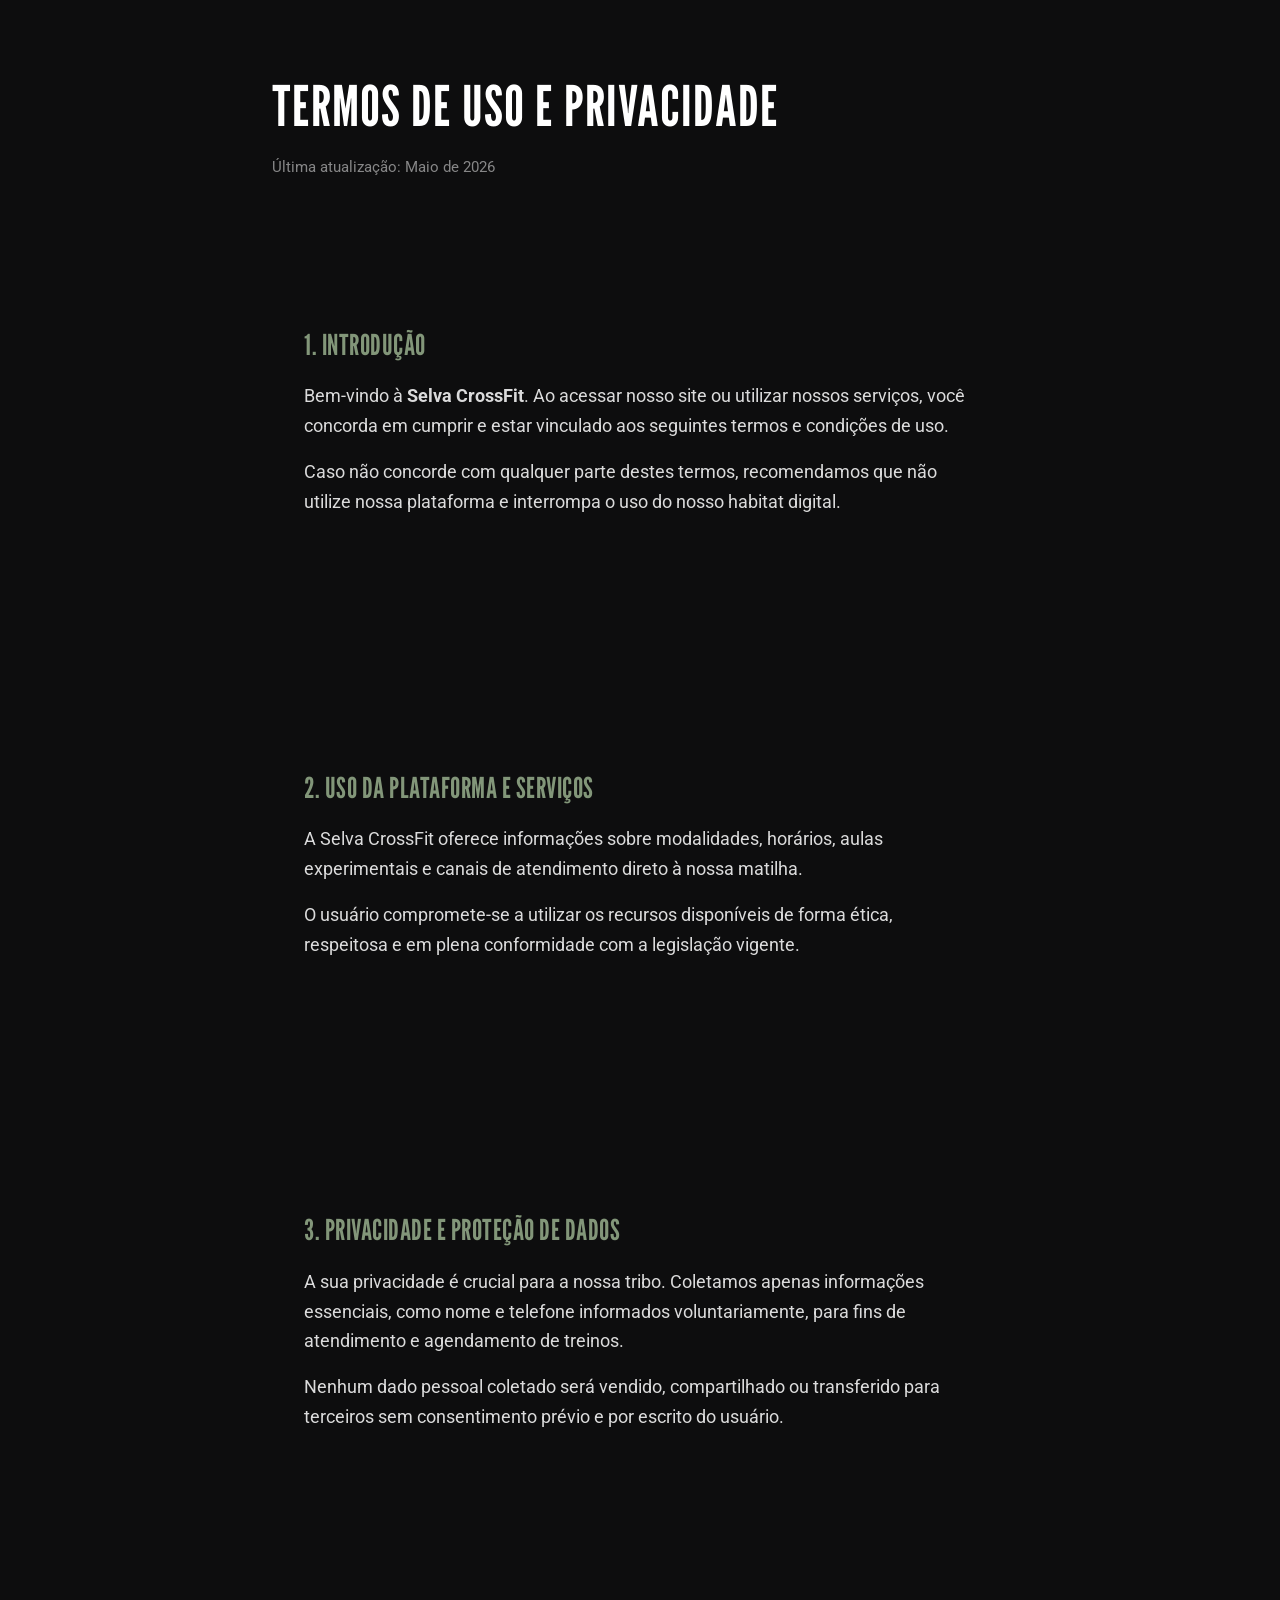
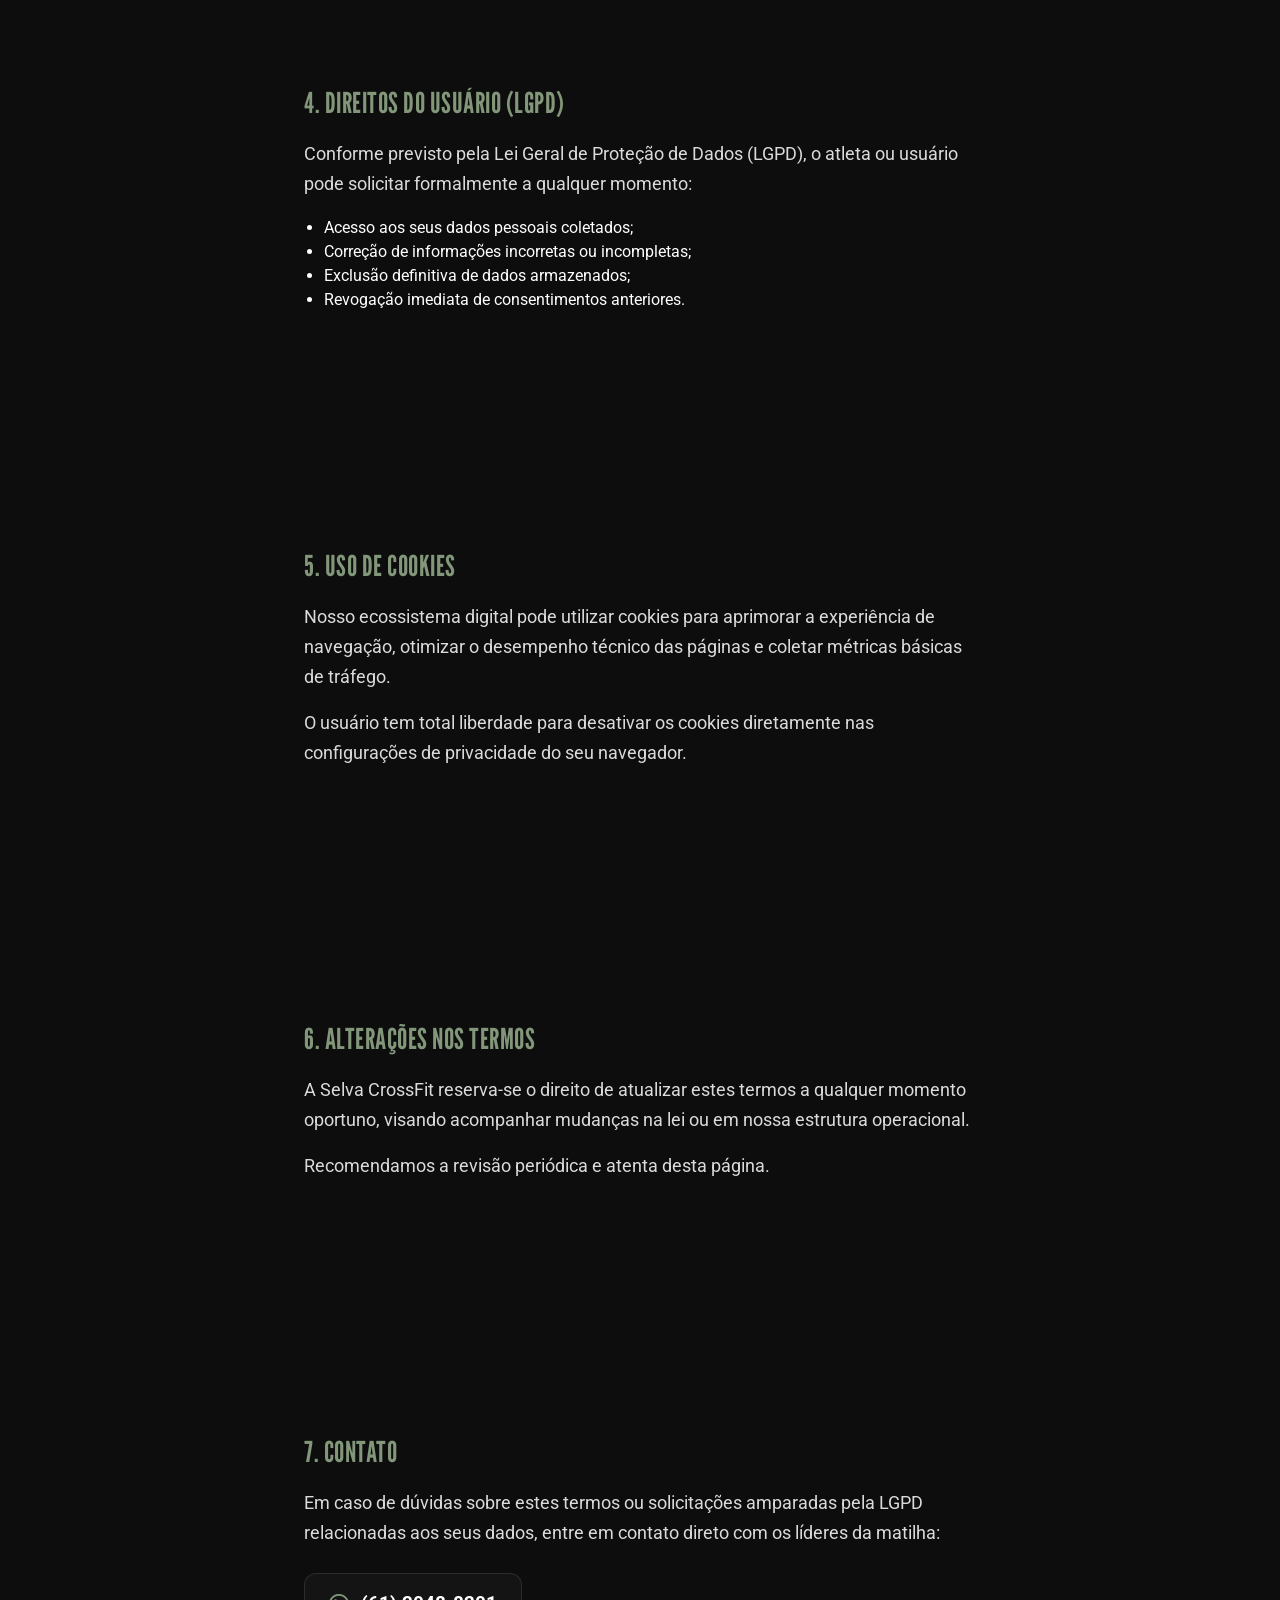
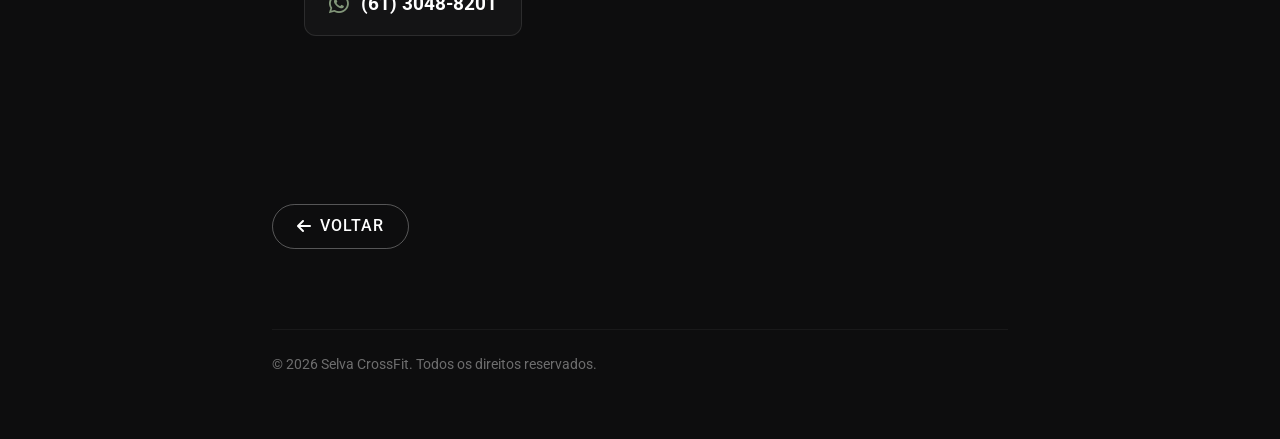
==== pages/termos-dark.html @ 00e19dc9 "Atualização Geral" ====
<!DOCTYPE html>
<html lang="pt-BR">

<head>
    <meta charset="UTF-8">
    <meta name="viewport" content="width=device-width, initial-scale=1.0">

    <meta name="description"
        content="Leia os Termos de Uso e Política de Privacidade da Selva CrossFit. Saiba como protegemos seus dados e utilizamos nossas informações.">

    <meta name="theme-color" content="#000000">

    <title>Termos de Uso e Privacidade | Selva CrossFit</title>

    <link rel="icon" type="image/png" href="../assets/favicon.png">

    <link rel="stylesheet" href="../css/base/reset.css">
    <link rel="stylesheet" href="../css/base/variables.css">
    <link rel="stylesheet" href="../css/base/global.css">
    <link rel="stylesheet" href="../css/sections/termos.css">

    <link href="https://fonts.googleapis.com/css2?family=League+Gothic&family=Roboto:wght@300;400;500;700&display=swap"
        rel="stylesheet">
    <link rel="stylesheet" href="https://cdnjs.cloudflare.com/ajax/libs/font-awesome/6.0.0-beta3/css/all.min.css">
</head>

<body>
    <input type="checkbox" id="dark-toggle" style="display: none;">

    <div class="site-container">
        <main class="container">

            <header class="page-header">
                <h1>Termos de Uso e Privacidade</h1>
                <p class="subtitle">Última atualização: Maio de 2026</p>
            </header>

            <section>
                <h2>1. Introdução</h2>
                <p>Bem-vindo à <strong>Selva CrossFit</strong>. Ao acessar nosso site ou utilizar nossos serviços, você
                    concorda em cumprir e estar vinculado aos seguintes termos e condições de uso.</p>
                <p>Caso não concorde com qualquer parte destes termos, recomendamos que não utilize nossa plataforma e
                    interrompa o uso do nosso habitat digital.</p>
            </section>

            <section>
                <h2>2. Uso da Plataforma e Serviços</h2>
                <p>A Selva CrossFit oferece informações sobre modalidades, horários, aulas experimentais e canais de
                    atendimento direto à nossa matilha.</p>
                <p>O usuário compromete-se a utilizar os recursos disponíveis de forma ética, respeitosa e em plena
                    conformidade com a legislação vigente.</p>
            </section>

            <section>
                <h2>3. Privacidade e Proteção de Dados</h2>
                <p>A sua privacidade é crucial para a nossa tribo. Coletamos apenas informações essenciais, como nome e
                    telefone informados voluntariamente, para fins de atendimento e agendamento de treinos.</p>
                <p>Nenhum dado pessoal coletado será vendido, compartilhado ou transferido para terceiros sem
                    consentimento prévio e por escrito do usuário.</p>
            </section>

            <section>
                <h2>4. Direitos do Usuário (LGPD)</h2>
                <p>Conforme previsto pela Lei Geral de Proteção de Dados (LGPD), o atleta ou usuário pode solicitar
                    formalmente a qualquer momento:</p>
                <ul style="list-style-type: disc; padding-left: 20px; margin-top: 10px;">
                    <li>Acesso aos seus dados pessoais coletados;</li>
                    <li>Correção de informações incorretas ou incompletas;</li>
                    <li>Exclusão definitiva de dados armazenados;</li>
                    <li>Revogação imediata de consentimentos anteriores.</li>
                </ul>
            </section>

            <section>
                <h2>5. Uso de Cookies</h2>
                <p>Nosso ecossistema digital pode utilizar cookies para aprimorar a experiência de navegação, otimizar o
                    desempenho técnico das páginas e coletar métricas básicas de tráfego.</p>
                <p>O usuário tem total liberdade para desativar os cookies diretamente nas configurações de privacidade
                    do seu navegador.</p>
            </section>

            <section>
                <h2>6. Alterações nos Termos</h2>
                <p>A Selva CrossFit reserva-se o direito de atualizar estes termos a qualquer momento oportuno, visando
                    acompanhar mudanças na lei ou em nossa estrutura operacional.</p>
                <p>Recomendamos a revisão periódica e atenta desta página.</p>
            </section>

            <section>
                <h2>7. Contato</h2>
                <p>Em caso de dúvidas sobre estes termos ou solicitações amparadas pela LGPD relacionadas aos seus
                    dados, entre em contato direto com os líderes da matilha:</p>
                <div class="contact-box">
                    <i class="fab fa-whatsapp whatsapp-icon"></i>
                    <a href="https://api.whatsapp.com/send/?phone=556130488201" target="_blank"
                        rel="noopener noreferrer">(61) 3048-8201</a>
                </div>
            </section>

            <a href="javascript:history.back()" class="btn">
                <i class="fas fa-arrow-left"></i> Voltar
            </a>

            <footer>
                © 2026 Selva CrossFit. Todos os direitos reservados.
            </footer>

        </main>
    </div>
</body>

</html>
---- css/base/global.css ----
/* ==========================================================================
   VARIÁVEIS CSS (TEMA ESCURO PADRÃO)
   ========================================================================== */
:root {
    /* Cores de fundo */
    --bg-primary: #0d0d0e;
    --bg-secondary: #1a1a1c;
    --bg-card: #1a1a1c;
    --bg-header: #64745c;            /* Verde fixo do cabeçalho (não muda) */
    --bg-footer: #2e352a;

    /* Cores de texto */
    --text-primary: #ffffff;
    --text-secondary: #cccccc;
    --text-muted: #aaaaaa;

    /* Bordas e sombras */
    --border-color: rgba(255, 255, 255, 0.1);
    --border-light: rgba(255, 255, 255, 0.08);
    --shadow-card: 0 10px 25px rgba(0, 0, 0, 0.4);
    --shadow-hover: 0 12px 30px rgba(0, 0, 0, 0.5);

    /* Cor de destaque (accent) */
    --accent: #829679;
    --accent-dark: #64745c;

    /* Badge e inputs */
    --badge-bg: #1a1a1c;
    --input-bg: #0d0d0e;
}

/* ==========================================================================
   TEMA CLARO (ativado pelo checkbox #dark-toggle)
   ========================================================================== */
#dark-toggle:checked ~ .site-container {
    --bg-primary: #f4f4f6;
    --bg-secondary: #ffffff;
    --bg-card: #ffffff;
    --text-primary: #111111;
    --text-secondary: #333333;
    --text-muted: #555555;
    --border-color: rgba(0, 0, 0, 0.08);
    --border-light: rgba(0, 0, 0, 0.06);
    --shadow-card: 0 10px 25px rgba(0, 0, 0, 0.05);
    --shadow-hover: 0 12px 30px rgba(0, 0, 0, 0.1);
    --badge-bg: #ffffff;
    --input-bg: #f4f4f6;
}

/* ==========================================================================
   ESTILOS GLOBAIS
   ========================================================================== */
* {
    margin: 0;
    padding: 0;
    box-sizing: border-box;
}

html {
    scroll-behavior: smooth;
}

body {
    font-family: 'Montserrat', 'Roboto', sans-serif;
    background: var(--bg-primary);
    color: var(--text-primary);
    transition: background 0.3s ease, color 0.3s ease;
}

.site-container {
    transition: background 0.4s ease, color 0.4s ease;
    background-color: var(--bg-primary);
    color: var(--text-primary);
    overflow-x: hidden;
}

section {
    padding-block: 6rem;
    padding-inline: 2rem;
}

h1, h2, h3, h4 {
    font-family: 'Bebas Neue', sans-serif;
    letter-spacing: 1px;
}
/* ==========================================================================
   BOTÕES E UTILITÁRIOS GERAIS
   ========================================================================== */
.btn,
.btn-white {
    display: inline-block;
    border-radius: 4px;
    padding: 16px 36px;
    text-decoration: none;
    font-weight: 700;
    text-transform: uppercase;
    letter-spacing: 1px;
    cursor: pointer;
    transition: background-color 0.3s ease, transform 0.3s ease, border-color 0.3s ease, color 0.3s ease, box-shadow 0.3s ease;
}

.btn {
    background: var(--accent);
    color: #000000;
    margin-top: 10px;
    border: none;
    animation: pulseGlow 2s infinite;
}

.btn:hover {
    background: var(--accent-dark);
    transform: translateY(-3px);
    animation: none;
    box-shadow: none;
}

@keyframes pulseGlow {
    0% { box-shadow: 0 0 0 0 rgba(151, 241, 36, 0.4); }
    70% { box-shadow: 0 0 0 15px rgba(151, 241, 36, 0); }
    100% { box-shadow: 0 0 0 0 rgba(151, 241, 36, 0); }
}

.btn-white {
    background: transparent;
    color: var(--text-primary);
    border: 2px solid var(--border-color);
}

.btn-white:hover {
    background: var(--bg-secondary);
    color: var(--accent);
    border-color: var(--accent);
}

.btn-small {
    padding: 10px 20px;
    font-size: 0.9rem;
    animation: none;
}
---- css/sections/termos.css ----
/* ==========================================================================
   ESTILO PADRÃO (DARK) DOS TERMOS - ATUALIZADO (SUAVE)
   ========================================================================== */
body {
    background-color: #121214; /* Novo cinza grafite premium */
    color: #ffffff;
    font-family: 'Roboto', sans-serif;
}

.container {
    max-width: 800px;
    margin: 0 auto;
    padding: 4rem 2rem;
}

.page-header h1 {
    font-family: 'League Gothic', sans-serif;
    font-size: 3.5rem;
    text-transform: uppercase;
    color: #ffffff;
    margin-bottom: 0.5rem;
}

.page-header .subtitle {
    color: rgba(255, 255, 255, 0.5);
    font-size: 0.95rem;
    margin-bottom: 3rem;
}

section {
    margin-bottom: 2.5rem;
}

section h2 {
    font-family: 'League Gothic', sans-serif;
    font-size: 1.8rem;
    text-transform: uppercase;
    color: var(--accent, #829679); /* Fallback para o verde militar do tema escuro */
    margin-bottom: 1rem;
    letter-spacing: 0.5px;
}

section p {
    font-size: 1.1rem;
    line-height: 1.7;
    color: rgba(255, 255, 255, 0.85);
    margin-bottom: 1rem;
}

/* Caixa de Contato / WhatsApp */
.contact-box {
    display: inline-flex;
    align-items: center;
    gap: 12px;
    background: rgba(255, 255, 255, 0.03);
    border: 1px solid rgba(255, 255, 255, 0.1);
    padding: 1rem 1.5rem;
    border-radius: 12px;
    margin-top: 0.5rem;
}

.contact-box a {
    color: #ffffff;
    font-weight: 700;
    font-size: 1.2rem;
    text-decoration: none;
}

.whatsapp-icon {
    color: var(--accent, #829679); /* Fallback para o verde militar do tema escuro */
    font-size: 1.4rem;
}

/* Botão Voltar Premium */
.btn {
    display: inline-flex;
    align-items: center;
    gap: 8px;
    background: transparent;
    color: #ffffff;
    border: 1px solid rgba(255, 255, 255, 0.3);
    padding: 0.6rem 1.5rem;
    border-radius: 50px;
    text-decoration: none;
    font-weight: 500;
    transition: all 0.3s ease;
    margin-top: 2rem;
}

.btn:hover {
    border-color: #ffffff;
    background: rgba(255, 255, 255, 0.05);
}

footer {
    margin-top: 5rem;
    font-size: 0.9rem;
    color: rgba(255, 255, 255, 0.4);
    border-top: 1px solid rgba(255, 255, 255, 0.05);
    padding-top: 1.5rem;
}


/* ==========================================================================
   TEMA CLARO (LIGHT) - ATUALIZADO (MENOS CLARO)
   ========================================================================== */

#dark-toggle:checked~.site-container {
    background-color: #e6e6e8 !important; /* Novo cinza claro confortável */
}

#dark-toggle:checked~.site-container body {
    background-color: #e6e6e8 !important; /* Acompanha o fundo suavizado */
}

#dark-toggle:checked~.site-container .page-header h1 {
    color: #18181b !important;
}

#dark-toggle:checked~.site-container .page-header .subtitle {
    color: rgba(0, 0, 0, 0.5) !important;
}

/* Força o título a adotar o tom de verde mais denso/escuro para leitura */
#dark-toggle:checked~.site-container section h2 {
    color: var(--accent, #485342) !important; 
}

#dark-toggle:checked~.site-container .whatsapp-icon {
    color: var(--accent, #485342) !important;
}

#dark-toggle:checked~.site-container section p {
    color: #2d3748 !important; /* Mantém excelente contraste no fundo cinza */
}

#dark-toggle:checked~.site-container .contact-box {
    background: rgba(0, 0, 0, 0.03) !important;
    border-color: rgba(0, 0, 0, 0.08) !important;
}

#dark-toggle:checked~.site-container .contact-box a {
    color: #18181b !important;
}

#dark-toggle:checked~.site-container .btn {
    color: #18181b !important;
    border-color: rgba(0, 0, 0, 0.3) !important;
}

#dark-toggle:checked~.site-container .btn:hover {
    background: rgba(0, 0, 0, 0.04) !important;
    border-color: #18181b !important;
}

#dark-toggle:checked~.site-container footer {
    color: rgba(0, 0, 0, 0.5) !important;
    border-top-color: rgba(0, 0, 0, 0.1) !important;
}
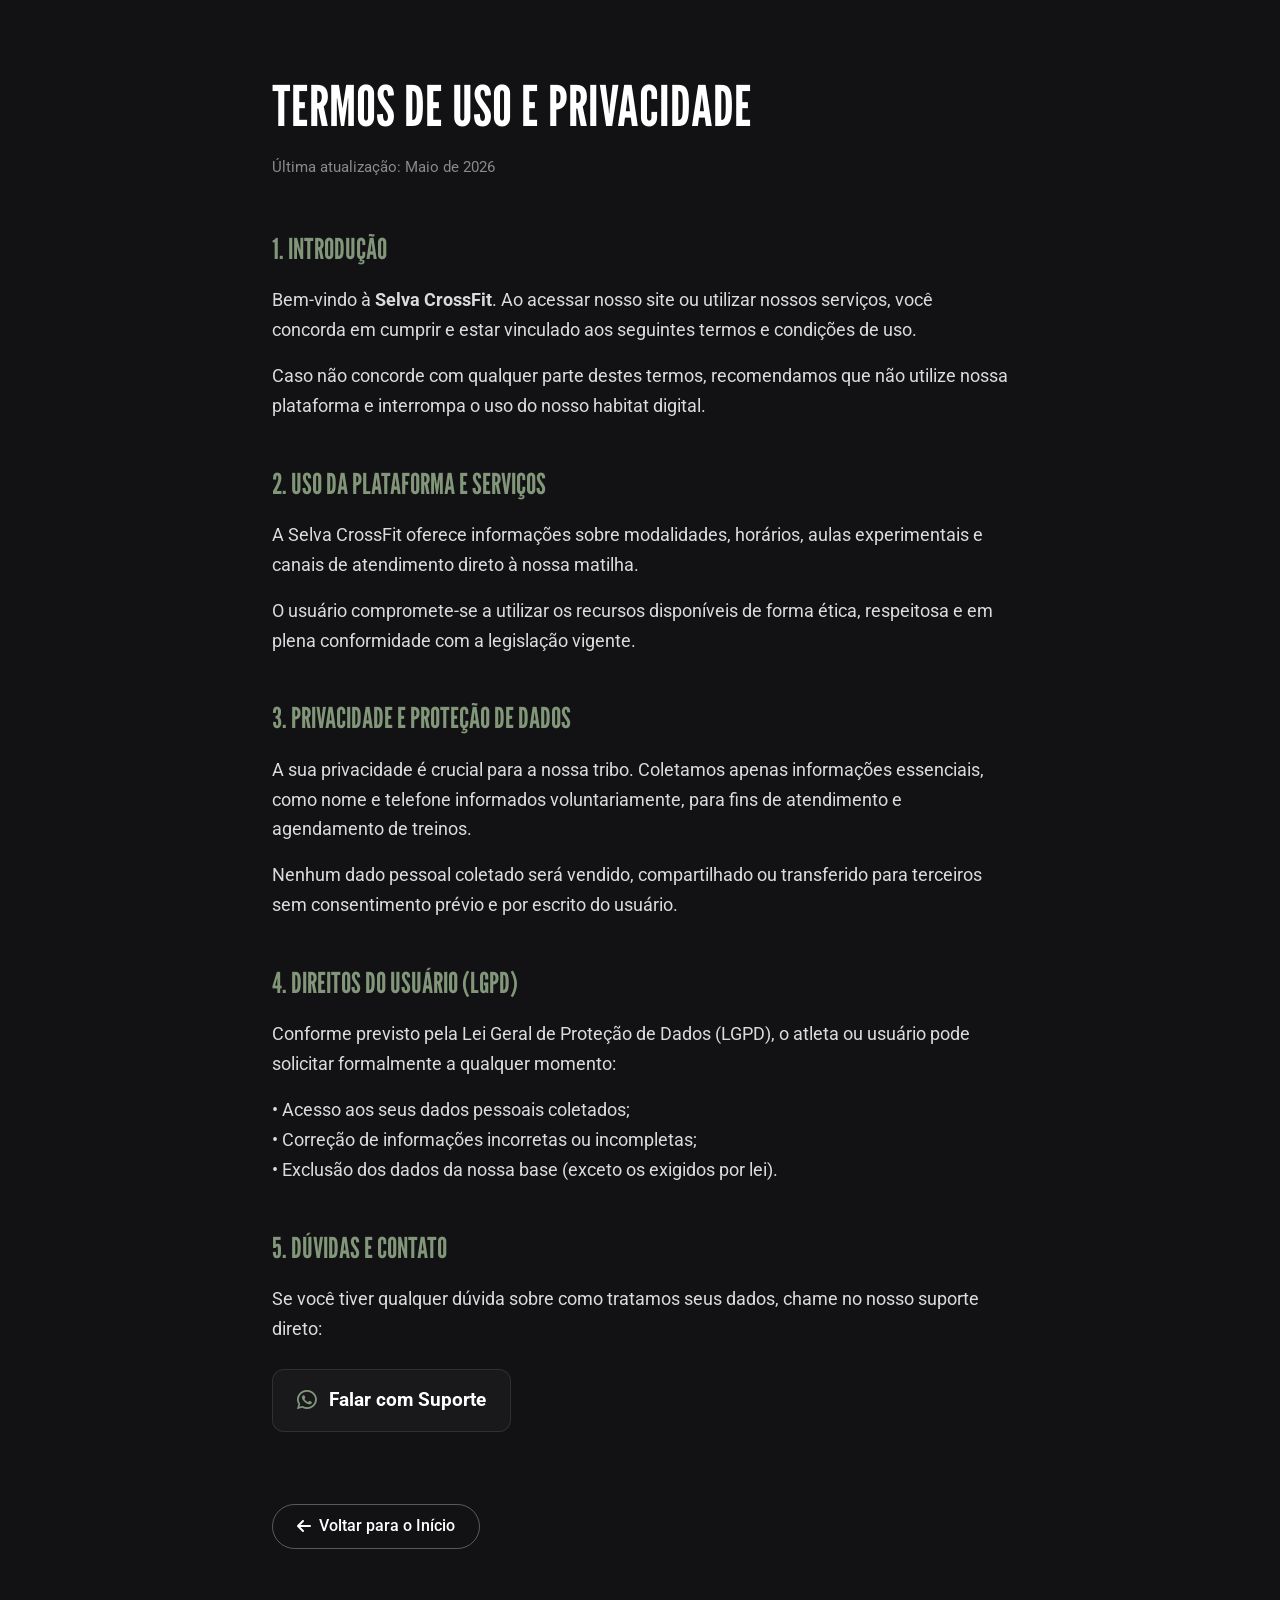
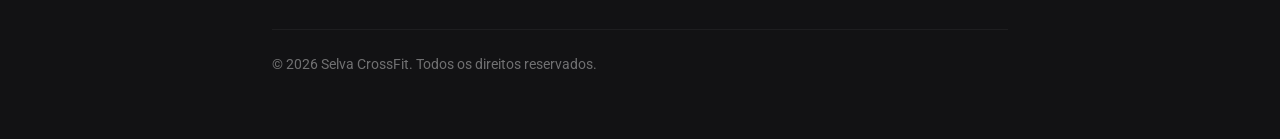
==== commit 97dd38e3: "atualização" ====
--- a/pages/termos-dark.html
+++ b/pages/termos-dark.html
@@ -1,35 +1,26 @@
 <!DOCTYPE html>
 <html lang="pt-BR">
-
 <head>
     <meta charset="UTF-8">
     <meta name="viewport" content="width=device-width, initial-scale=1.0">
+    <title>Termos de Uso e Privacidade - Selva CrossFit</title>
 
-    <meta name="description"
-        content="Leia os Termos de Uso e Política de Privacidade da Selva CrossFit. Saiba como protegemos seus dados e utilizamos nossas informações.">
+    <!-- Fontes e Ícones -->
+    <link rel="preconnect" href="https://fonts.googleapis.com">
+    <link rel="preconnect" href="https://fonts.gstatic.com" crossorigin>
+    <link href="https://fonts.googleapis.com/css2?family=League+Gothic&family=Roboto:wght@300;400;500;700&display=swap" rel="stylesheet">
+    <link rel="stylesheet" href="https://cdnjs.cloudflare.com/ajax/libs/font-awesome/6.0.0-beta3/css/all.min.css">
 
-    <meta name="theme-color" content="#000000">
-
-    <title>Termos de Uso e Privacidade | Selva CrossFit</title>
-
-    <link rel="icon" type="image/png" href="../assets/favicon.png">
-
-    <link rel="stylesheet" href="../css/base/reset.css">
-    <link rel="stylesheet" href="../css/base/variables.css">
-    <link rel="stylesheet" href="../css/base/global.css">
-    <link rel="stylesheet" href="../css/sections/termos.css">
-
-    <link href="https://fonts.googleapis.com/css2?family=League+Gothic&family=Roboto:wght@300;400;500;700&display=swap"
-        rel="stylesheet">
-    <link rel="stylesheet" href="https://cdnjs.cloudflare.com/ajax/libs/font-awesome/6.0.0-beta3/css/all.min.css">
+    <!-- CSS com caminhos corrigidos -->
+    <link rel="stylesheet" href="../assets/css/reset.css">
+    <link rel="stylesheet" href="../assets/css/termos.css">
 </head>
-
 <body>
+    <!-- Checkbox SEM a propriedade 'checked' para garantir o fundo escuro nesta página -->
     <input type="checkbox" id="dark-toggle" style="display: none;">
 
     <div class="site-container">
-        <main class="container">
-
+        <div class="container">
             <header class="page-header">
                 <h1>Termos de Uso e Privacidade</h1>
                 <p class="subtitle">Última atualização: Maio de 2026</p>
@@ -37,76 +28,48 @@
 
             <section>
                 <h2>1. Introdução</h2>
-                <p>Bem-vindo à <strong>Selva CrossFit</strong>. Ao acessar nosso site ou utilizar nossos serviços, você
-                    concorda em cumprir e estar vinculado aos seguintes termos e condições de uso.</p>
-                <p>Caso não concorde com qualquer parte destes termos, recomendamos que não utilize nossa plataforma e
-                    interrompa o uso do nosso habitat digital.</p>
+                <p>Bem-vindo à <strong>Selva CrossFit</strong>. Ao acessar nosso site ou utilizar nossos serviços, você concorda em cumprir e estar vinculado aos seguintes termos e condições de uso.</p>
+                <p>Caso não concorde com qualquer parte destes termos, recomendamos que não utilize nossa plataforma e interrompa o uso do nosso habitat digital.</p>
             </section>
 
             <section>
                 <h2>2. Uso da Plataforma e Serviços</h2>
-                <p>A Selva CrossFit oferece informações sobre modalidades, horários, aulas experimentais e canais de
-                    atendimento direto à nossa matilha.</p>
-                <p>O usuário compromete-se a utilizar os recursos disponíveis de forma ética, respeitosa e em plena
-                    conformidade com a legislação vigente.</p>
+                <p>A Selva CrossFit oferece informações sobre modalidades, horários, aulas experimentais e canais de atendimento direto à nossa matilha.</p>
+                <p>O usuário compromete-se a utilizar os recursos disponíveis de forma ética, respeitosa e em plena conformidade com a legislação vigente.</p>
             </section>
 
             <section>
                 <h2>3. Privacidade e Proteção de Dados</h2>
-                <p>A sua privacidade é crucial para a nossa tribo. Coletamos apenas informações essenciais, como nome e
-                    telefone informados voluntariamente, para fins de atendimento e agendamento de treinos.</p>
-                <p>Nenhum dado pessoal coletado será vendido, compartilhado ou transferido para terceiros sem
-                    consentimento prévio e por escrito do usuário.</p>
+                <p>A sua privacidade é crucial para a nossa tribo. Coletamos apenas informações essenciais, como nome e telefone informados voluntariamente, para fins de atendimento e agendamento de treinos.</p>
+                <p>Nenhum dado pessoal coletado será vendido, compartilhado ou transferido para terceiros sem consentimento prévio e por escrito do usuário.</p>
             </section>
 
             <section>
                 <h2>4. Direitos do Usuário (LGPD)</h2>
-                <p>Conforme previsto pela Lei Geral de Proteção de Dados (LGPD), o atleta ou usuário pode solicitar
-                    formalmente a qualquer momento:</p>
-                <ul style="list-style-type: disc; padding-left: 20px; margin-top: 10px;">
-                    <li>Acesso aos seus dados pessoais coletados;</li>
-                    <li>Correção de informações incorretas ou incompletas;</li>
-                    <li>Exclusão definitiva de dados armazenados;</li>
-                    <li>Revogação imediata de consentimentos anteriores.</li>
-                </ul>
+                <p>Conforme previsto pela Lei Geral de Proteção de Dados (LGPD), o atleta ou usuário pode solicitar formalmente a qualquer momento:</p>
+                <p>• Acesso aos seus dados pessoais coletados;<br>
+                   • Correção de informações incorretas ou incompletas;<br>
+                   • Exclusão dos dados da nossa base (exceto os exigidos por lei).</p>
             </section>
 
             <section>
-                <h2>5. Uso de Cookies</h2>
-                <p>Nosso ecossistema digital pode utilizar cookies para aprimorar a experiência de navegação, otimizar o
-                    desempenho técnico das páginas e coletar métricas básicas de tráfego.</p>
-                <p>O usuário tem total liberdade para desativar os cookies diretamente nas configurações de privacidade
-                    do seu navegador.</p>
-            </section>
-
-            <section>
-                <h2>6. Alterações nos Termos</h2>
-                <p>A Selva CrossFit reserva-se o direito de atualizar estes termos a qualquer momento oportuno, visando
-                    acompanhar mudanças na lei ou em nossa estrutura operacional.</p>
-                <p>Recomendamos a revisão periódica e atenta desta página.</p>
-            </section>
-
-            <section>
-                <h2>7. Contato</h2>
-                <p>Em caso de dúvidas sobre estes termos ou solicitações amparadas pela LGPD relacionadas aos seus
-                    dados, entre em contato direto com os líderes da matilha:</p>
+                <h2>5. Dúvidas e Contato</h2>
+                <p>Se você tiver qualquer dúvida sobre como tratamos seus dados, chame no nosso suporte direto:</p>
                 <div class="contact-box">
                     <i class="fab fa-whatsapp whatsapp-icon"></i>
-                    <a href="https://api.whatsapp.com/send/?phone=556130488201" target="_blank"
-                        rel="noopener noreferrer">(61) 3048-8201</a>
+                    <a href="https://api.whatsapp.com/send/?phone=556130488201" target="_blank">Falar com Suporte</a>
                 </div>
             </section>
 
+            <!-- Botão de Voltar utilizando o histórico do navegador para não perder o tema -->
             <a href="javascript:history.back()" class="btn">
-                <i class="fas fa-arrow-left"></i> Voltar
+                <i class="fas fa-arrow-left"></i> Voltar para o Início
             </a>
 
             <footer>
-                © 2026 Selva CrossFit. Todos os direitos reservados.
+                <p>© 2026 Selva CrossFit. Todos os direitos reservados.</p>
             </footer>
-
-        </main>
+        </div>
     </div>
 </body>
-
 </html>
--- a/assets/css/termos.css
+++ b/assets/css/termos.css
@@ -0,0 +1,41 @@
+/* ==========================================================================
+   ESTILO PADRÃO (DARK) DOS TERMOS
+   ========================================================================== */
+body {
+    background-color: #121214;
+    color: #ffffff;
+    font-family: 'Roboto', sans-serif;
+}
+
+.container { max-width: 800px; margin: 0 auto; padding: 4rem 2rem; }
+.page-header h1 { font-family: 'League Gothic', sans-serif; font-size: 3.5rem; text-transform: uppercase; margin-bottom: 0.5rem; }
+.page-header .subtitle { color: rgba(255, 255, 255, 0.5); font-size: 0.95rem; margin-bottom: 3rem; }
+
+section { margin-bottom: 2.5rem; }
+section h2 { font-family: 'League Gothic', sans-serif; font-size: 1.8rem; text-transform: uppercase; color: var(--accent, #829679); margin-bottom: 1rem; }
+section p { font-size: 1.1rem; line-height: 1.7; color: rgba(255, 255, 255, 0.85); margin-bottom: 1rem; }
+
+.contact-box { display: inline-flex; align-items: center; gap: 12px; background: rgba(255, 255, 255, 0.03); border: 1px solid rgba(255, 255, 255, 0.1); padding: 1rem 1.5rem; border-radius: 12px; margin-top: 0.5rem; }
+.contact-box a { color: #ffffff; font-weight: 700; font-size: 1.2rem; text-decoration: none; }
+.whatsapp-icon { color: var(--accent, #829679); font-size: 1.4rem; }
+
+.btn { display: inline-flex; align-items: center; gap: 8px; background: transparent; color: #ffffff; border: 1px solid rgba(255, 255, 255, 0.3); padding: 0.6rem 1.5rem; border-radius: 50px; text-decoration: none; font-weight: 500; transition: all 0.3s ease; margin-top: 2rem; }
+.btn:hover { border-color: #ffffff; background: rgba(255, 255, 255, 0.05); }
+
+footer { margin-top: 5rem; font-size: 0.9rem; color: rgba(255, 255, 255, 0.4); border-top: 1px solid rgba(255, 255, 255, 0.05); padding-top: 1.5rem; }
+
+/* ==========================================================================
+   TEMA CLARO (LIGHT) DOS TERMOS
+   ========================================================================== */
+#dark-toggle:checked ~ .site-container { background-color: #e6e6e8 !important; }
+#dark-toggle:checked ~ .site-container body { background-color: #e6e6e8 !important; }
+#dark-toggle:checked ~ .site-container .page-header h1 { color: #18181b !important; }
+#dark-toggle:checked ~ .site-container .page-header .subtitle { color: rgba(0, 0, 0, 0.5) !important; }
+#dark-toggle:checked ~ .site-container section h2 { color: var(--accent, #485342) !important; }
+#dark-toggle:checked ~ .site-container .whatsapp-icon { color: var(--accent, #485342) !important; }
+#dark-toggle:checked ~ .site-container section p { color: #2d3748 !important; }
+#dark-toggle:checked ~ .site-container .contact-box { background: rgba(0, 0, 0, 0.03) !important; border-color: rgba(0, 0, 0, 0.08) !important; }
+#dark-toggle:checked ~ .site-container .contact-box a { color: #18181b !important; }
+#dark-toggle:checked ~ .site-container .btn { color: #18181b !important; border-color: rgba(0, 0, 0, 0.3) !important; }
+#dark-toggle:checked ~ .site-container .btn:hover { background: rgba(0, 0, 0, 0.04) !important; border-color: #18181b !important; }
+#dark-toggle:checked ~ .site-container footer { color: rgba(0, 0, 0, 0.5) !important; border-top-color: rgba(0, 0, 0, 0.1) !important; }
